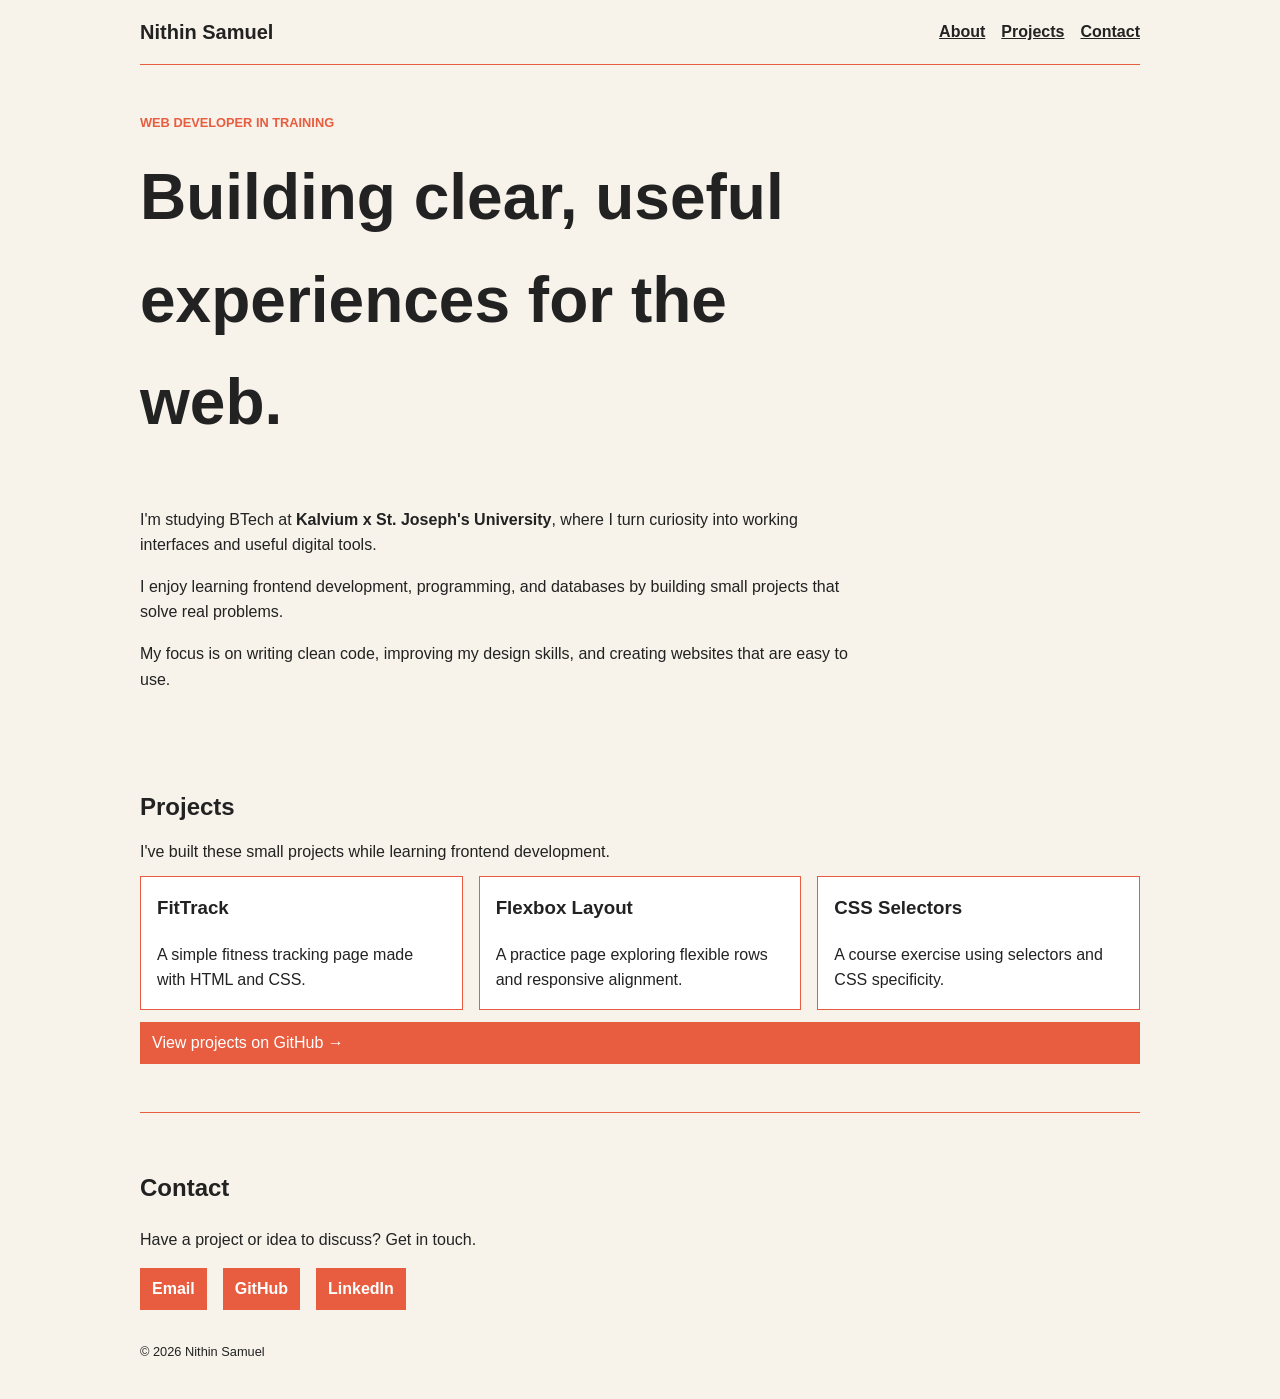
==== index.html @ f1f55b2e "Rename devfolio.html to index.html" ====
<!DOCTYPE html>
<html lang="en">
<head>
    <meta charset="UTF-8">
    <meta name="viewport" content="width=device-width, initial-scale=1.0">
    <meta name="description" content="Nithin Samuel - web developer and BTech student building modern digital experiences.">
    <title>Nithin Samuel | Web Developer</title>
    <link rel="stylesheet" href="devfolio.css">
</head>
<body>
  <header class="site-header">
    <a class="logo" href="devfolio.html">Nithin Samuel</a>
    <nav aria-label="Main navigation">
      <a href="#about">About</a>
      <a href="#projects">Projects</a>
      <a href="#contact">Contact</a>
    </nav>
  </header>
  <main>
    <section id="about" class="intro">
      <p class="eyebrow">Web developer in training</p>
      <h1>Building clear, useful experiences for the web.</h1>
      <p>I'm studying BTech at <strong>Kalvium x St. Joseph's University</strong>, where I turn curiosity into working interfaces and useful digital tools.</p>
      <p>I enjoy learning frontend development, programming, and databases by building small projects that solve real problems.</p>
      <p>My focus is on writing clean code, improving my design skills, and creating websites that are easy to use.</p>
    </section>
    <section id="projects">
      <h2>Projects</h2>
      <p>I've built these small projects while learning frontend development.</p>
      <div class="project-grid">
        <div class="project-card">
          <h3>FitTrack</h3>
          <p>A simple fitness tracking page made with HTML and CSS.</p>
        </div>
        <div class="project-card">
          <h3>Flexbox Layout</h3>
          <p>A practice page exploring flexible rows and responsive alignment.</p>
        </div>
        <div class="project-card">
          <h3>CSS Selectors</h3>
          <p>A course exercise using selectors and CSS specificity.</p>
        </div>
      </div>
      <a class="button" href="https://github.com/nithinsamuel1278-bit" target="_blank" rel="noreferrer">View projects on GitHub <span aria-hidden="true">&rarr;</span></a>
    </section>
  </main>
  <footer id="contact">
    <h2>Contact</h2>
    <p>Have a project or idea to discuss? Get in touch.</p>
    <div class="contact-links">
      <a class="button" href="mailto:nithinsamuel1278@gmail.com">Email</a>
      <a class="button" href="https://github.com/nithinsamuel1278-bit" target="_blank" rel="noreferrer">GitHub</a>
      <a class="button" href="https://www.linkedin.com/in/nithin-samuel-49271942b/" target="_blank" rel="noreferrer">LinkedIn</a>
    </div>
    <p class="copyright">&copy; 2026 Nithin Samuel</p>
  </footer>
</body>
---- devfolio.css ----
:root {
	--brand: #e85d3f;
	--ink: #222;
	--paper: #f7f2ea;
}

* {
	box-sizing: border-box;
}

body {
	margin: 0;
	color: var(--ink);
	background: var(--paper);
	font-family: Arial, sans-serif;
	line-height: 1.6;
}

a {
	color: inherit;
}

.site-header,
main,
footer {
	width: 90%;
	max-width: 1000px;
	margin: 0 auto;
}

.site-header {
	display: flex;
	flex-wrap: wrap;
	align-items: center;
	justify-content: space-between;
	gap: 1rem;
	padding: 1rem 0;
	border-bottom: 1px solid var(--brand);
}

.logo {
	font-size: 1.25rem;
	font-weight: bold;
	text-decoration: none;
}

nav,
.contact-links {
	display: flex;
	flex-wrap: wrap;
	gap: 0.75rem 1rem;
}

nav a,
.contact-links a {
	font-weight: bold;
}

.button {
	display: inline-block;
	padding: 0.5rem 0.75rem;
	color: white;
	background: var(--brand);
	text-decoration: none;
}

.button:hover {
	background: var(--ink);
}

main {
	display: grid;
	gap: 2rem;
	padding: 3rem 0;
}

.intro {
	max-width: 720px;
	padding-bottom: 3rem;
}

.eyebrow {
	color: var(--brand);
	font-size: 0.8rem;
	font-weight: bold;
	text-transform: uppercase;
}

h1,
h2,
h3,
p {
	margin-top: 0;
}

h1 {
	font-size: 2.5rem;
}

h2 {
	margin-top: 2rem;
}

#projects {
	display: grid;
	gap: 0.75rem;
}

.project-grid {
	display: grid;
	grid-template-columns: 1fr;
	gap: 1rem;
}

.project-card {
	padding: 1rem;
	border: 1px solid var(--brand);
	background: white;
}

#projects h2,
#projects p,
#projects a {
	margin: 0;
}

footer {
	padding: 1.5rem 0;
	border-top: 1px solid var(--brand);
}

.contact-links {
	margin: 1rem 0 2rem;
}

.copyright {
	font-size: 0.8rem;
}

img {
	max-width: 100%;
	height: auto;
}

@media (min-width: 700px) {
	h1 {
		font-size: 4rem;
	}

	.project-grid {
		grid-template-columns: repeat(3, 1fr);
	}
}
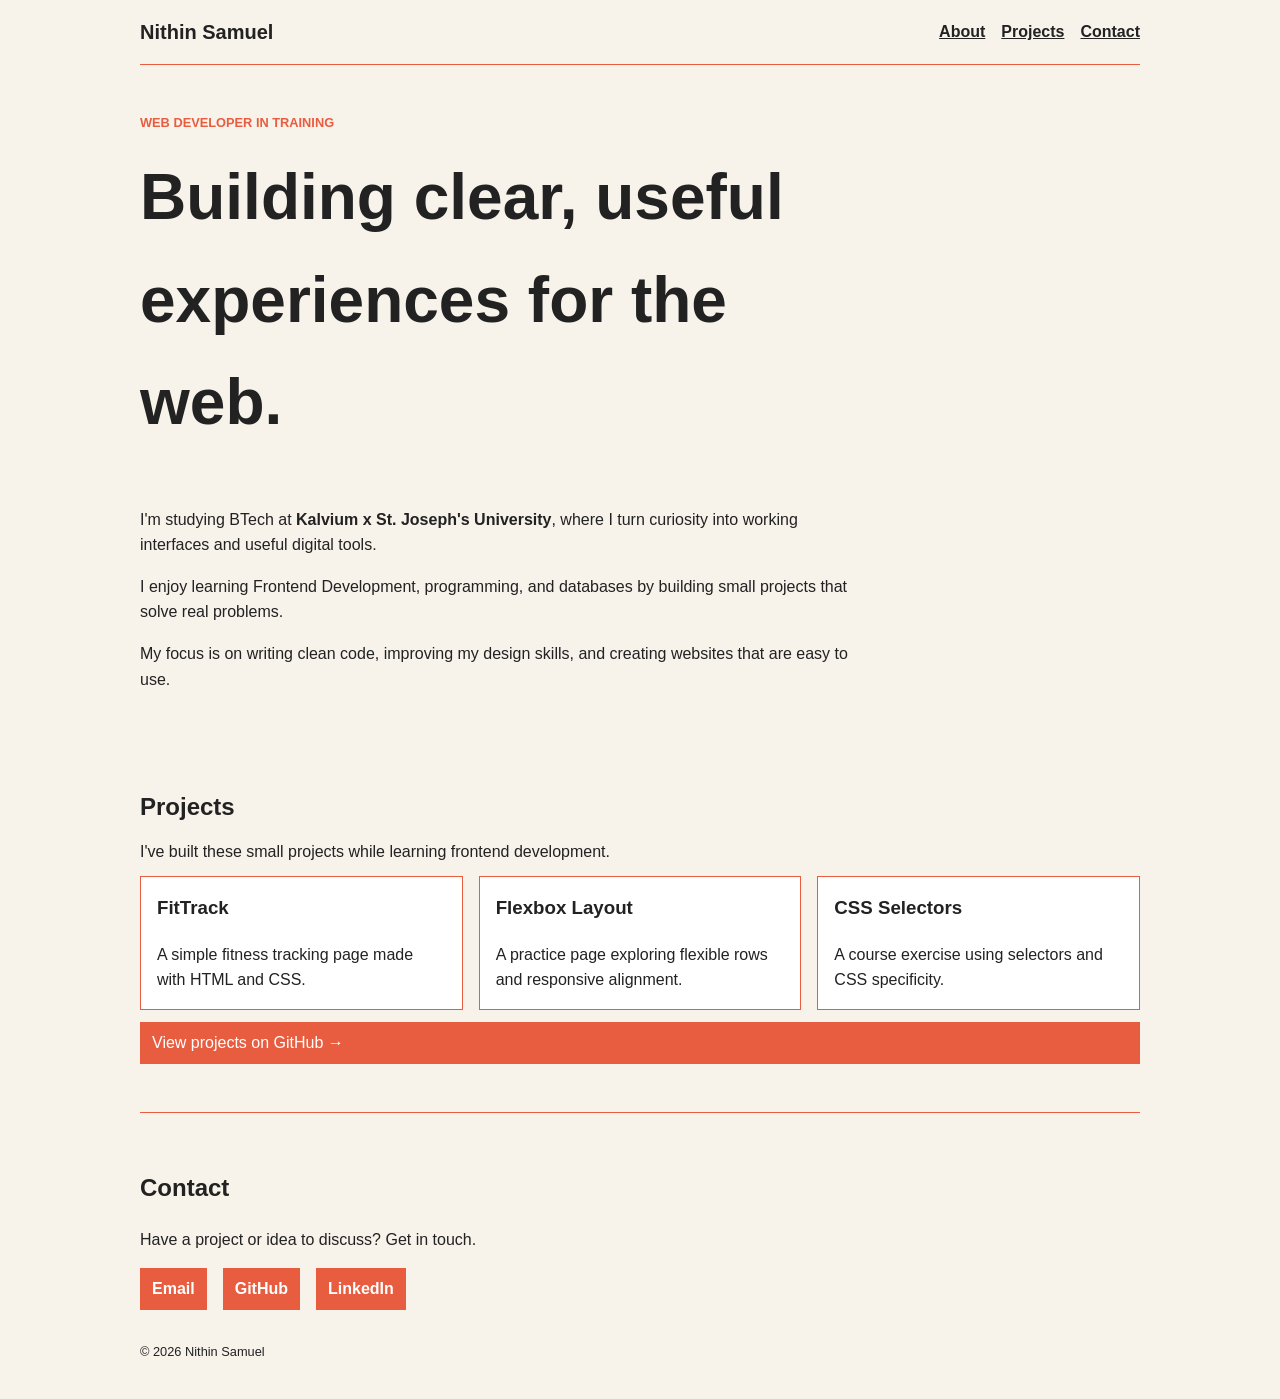
==== commit eaa4099e: "Fix HTML formatting and update content" ====
--- a/index.html
+++ b/index.html
@@ -21,7 +21,7 @@
       <p class="eyebrow">Web developer in training</p>
       <h1>Building clear, useful experiences for the web.</h1>
       <p>I'm studying BTech at <strong>Kalvium x St. Joseph's University</strong>, where I turn curiosity into working interfaces and useful digital tools.</p>
-      <p>I enjoy learning frontend development, programming, and databases by building small projects that solve real problems.</p>
+      <p>I enjoy learning Frontend Development, programming, and databases by building small projects that solve real problems.</p>
       <p>My focus is on writing clean code, improving my design skills, and creating websites that are easy to use.</p>
     </section>
     <section id="projects">
--- a/devfolio.css
+++ b/devfolio.css
@@ -141,7 +141,6 @@
 	max-width: 100%;
 	height: auto;
 }
-
 @media (min-width: 700px) {
 	h1 {
 		font-size: 4rem;
